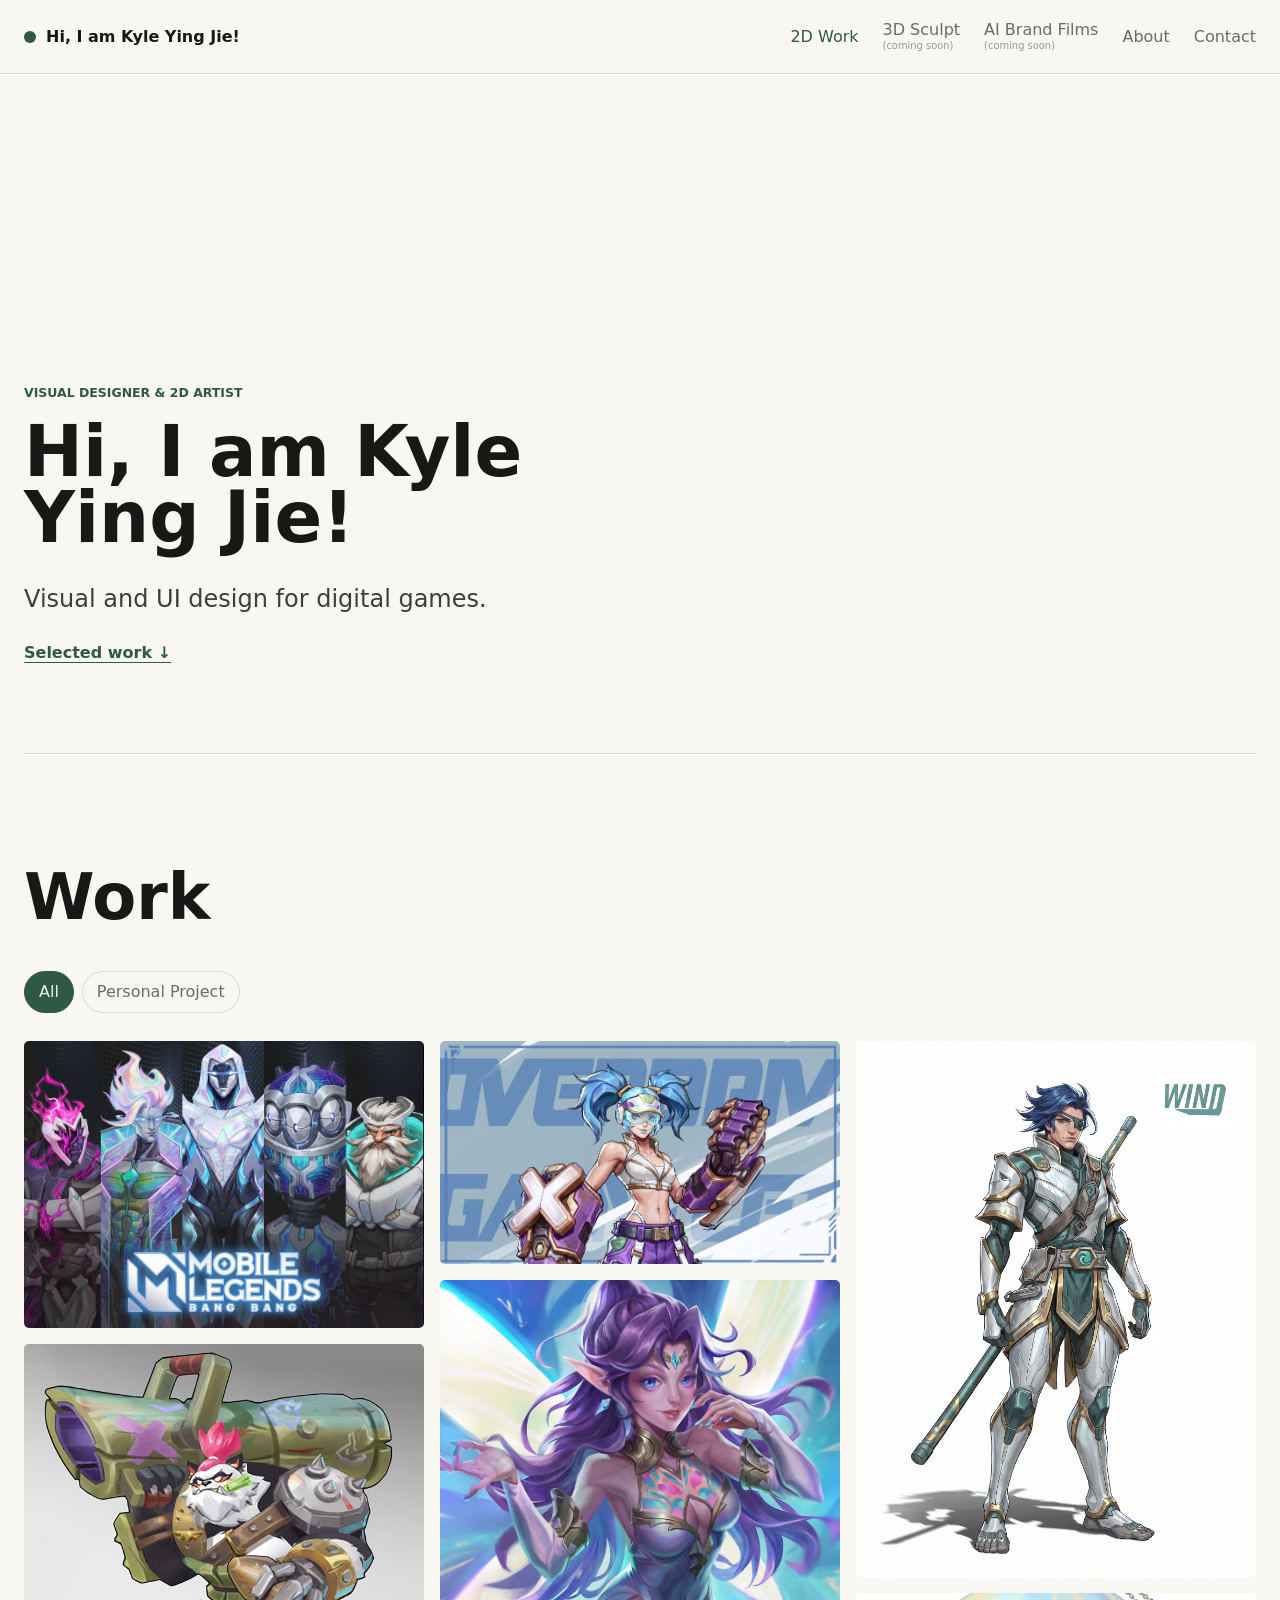
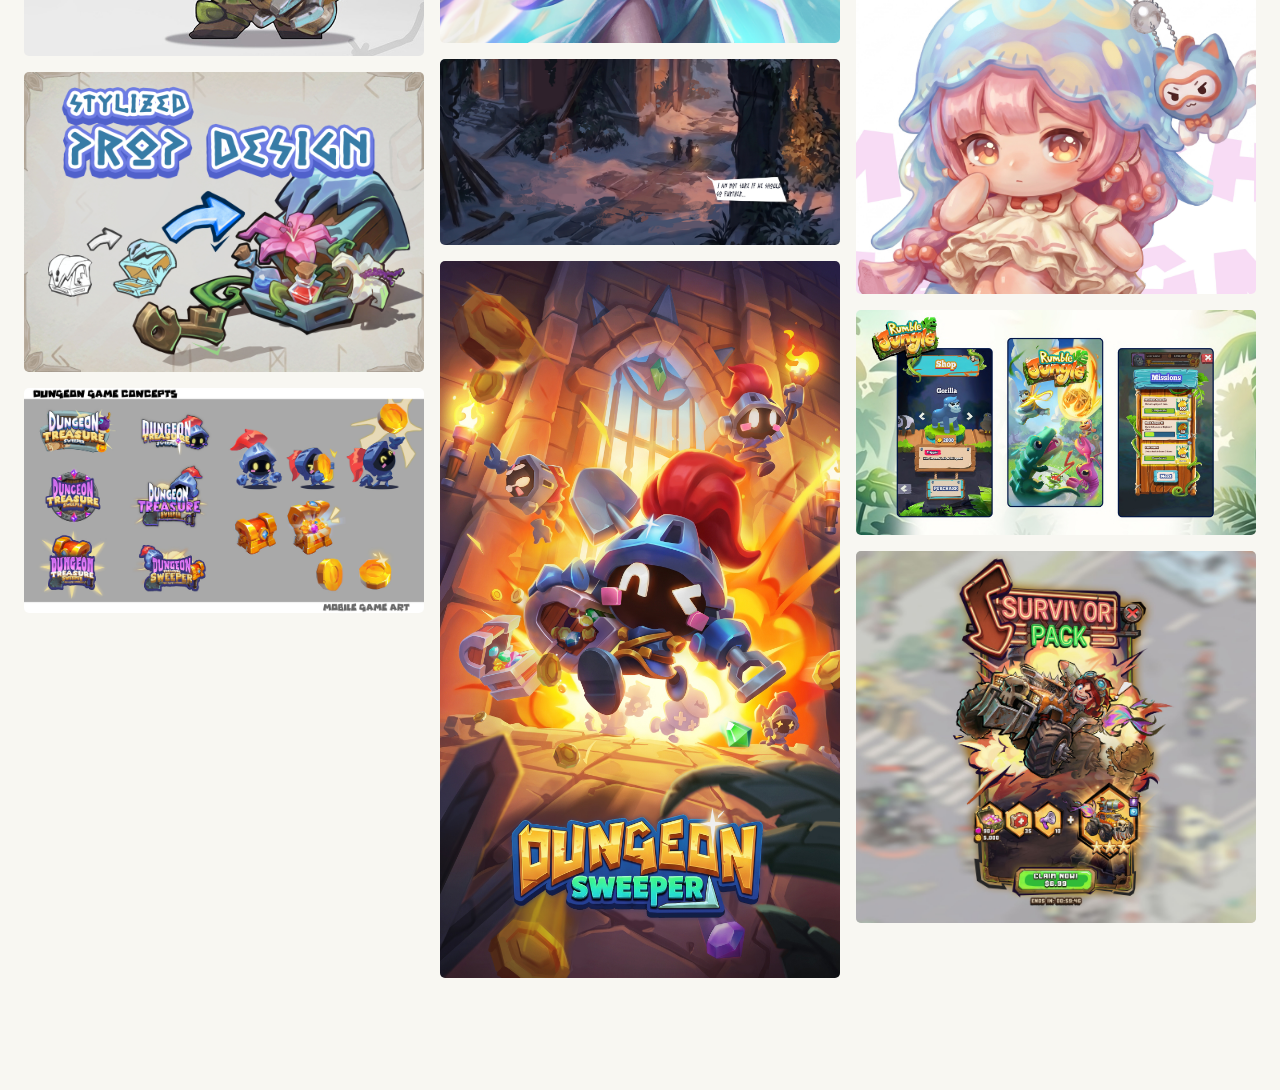
==== index.html @ 4725971c "Update portfolio project artwork and galleries" ====
<!DOCTYPE html>
<html lang="en">
<head>
  <meta charset="UTF-8">
  <meta name="viewport" content="width=device-width, initial-scale=1.0">
  <meta name="description" content="Concept design and 2D art portfolio.">
  <title>Portfolio</title>
  <link rel="stylesheet" href="style.css?v=nav-coming-soon-20260819">
</head>
<body>
  <header class="site-header">
    <a class="brand" href="#top" aria-label="Back to top">
      <span class="brand-mark" aria-hidden="true"></span>
      <span id="nav-name">Kyle Zhen Yingjie</span>
    </a>
    <nav aria-label="Primary navigation">
      <a class="is-current" href="index.html" aria-current="page">2D Work</a>
      <a href="sculpt.html"><span>3D Sculpt</span><small class="nav-coming-soon">(coming soon)</small></a>
      <a href="ai-brand-films.html"><span>AI Brand Films</span><small class="nav-coming-soon">(coming soon)</small></a>
      <a href="about.html">About</a>
      <a href="contact.html">Contact</a>
      <a class="editor-entry" href="index.html?edit=1">Edit portfolio</a>
    </nav>
  </header>

  <main id="top">
    <section class="intro section-shell" aria-labelledby="site-title">
      <p class="eyebrow" id="artist-role">2D Artist &amp; Illustrator</p>
      <h1 id="site-title">Kyle Zhen Yingjie</h1>
      <p class="intro-copy" id="artist-statement">Visual development for games and animation.</p>
      <a class="text-link" href="#work"><span id="work-link-label">Selected work</span> <span aria-hidden="true">&darr;</span></a>
    </section>

    <section class="work section-shell" id="work" aria-labelledby="work-title">
      <div class="section-heading">
        <h2 id="work-title">Work</h2>
      </div>
      <div class="filter-row" id="filters" aria-label="Filter work"></div>
      <div class="gallery" id="gallery" aria-live="polite"></div>
    </section>

  </main>

  <dialog class="lightbox" id="lightbox" aria-label="Artwork preview">
    <button class="icon-button close-lightbox" id="close-lightbox" type="button" aria-label="Close artwork preview">&times;</button>
    <div class="lightbox-project">
      <header class="lightbox-heading">
        <p class="eyebrow" id="lightbox-category"></p>
        <h2 id="lightbox-title"></h2>
      </header>
      <div class="lightbox-images" id="lightbox-images"></div>
    </div>
  </dialog>

  <aside class="editor-panel" id="editor-panel" aria-labelledby="editor-title" hidden>
    <div class="editor-bar">
      <div>
        <p class="eyebrow">Local workspace</p>
        <h2 id="editor-title">Edit portfolio</h2>
      </div>
      <a class="icon-button" href="index.html" aria-label="View published mode">&times;</a>
    </div>
    <form id="editor-form">
      <section class="editor-section">
        <h3>Profile</h3>
        <label>Name<input id="edit-name" name="name" required></label>
        <label>Role<input id="edit-role" name="role" required></label>
        <label>Introduction<textarea id="edit-statement" name="statement" rows="3"></textarea></label>
        <label>About<textarea id="edit-about" name="about" rows="5"></textarea></label>
        <label>Email<input id="edit-email" name="email" type="email"></label>
        <label>Mobile<input id="edit-phone" name="phone" type="tel"></label>
        <label>Instagram URL<input id="edit-instagram" name="instagram" type="url"></label>
        <label>LinkedIn URL<input id="edit-linkedin" name="linkedin" type="url"></label>
        <label>CV file or URL<input id="edit-cv-url" name="cvUrl" placeholder="assets/your-cv.pdf"></label>
        <label class="file-input-label">Upload CV for local preview<input id="edit-cv-upload" type="file" accept="application/pdf"></label>
        <label>CV button label<input id="edit-cv-label" name="cvLabel"></label>
      </section>
      <section class="editor-section">
        <h3>Work page</h3>
        <label>Small heading<input id="edit-work-eyebrow"></label>
        <label>Main title<input id="edit-work-title"></label>
        <label>Introduction<textarea id="edit-work-intro" rows="3"></textarea></label>
        <label>Work link label<input id="edit-work-link-label"></label>
        <label>Projects title<input id="edit-work-section-title"></label>
      </section>
      <section class="editor-section">
        <h3>About page</h3>
        <label>Small heading<input id="edit-about-eyebrow"></label>
        <label>Page title<input id="edit-about-title"></label>
        <label>Experience heading<input id="edit-experience-title"></label>
        <label>Education heading<input id="edit-education-title"></label>
        <label>Skills heading<input id="edit-skills-title"></label>
        <label>Recognition heading<input id="edit-recognition-title"></label>
      </section>
      <section class="editor-section">
        <h3>Contact page</h3>
        <label>Small heading<input id="edit-contact-eyebrow"></label>
        <label>Main heading<input id="edit-contact-title"></label>
        <label>Contact message<textarea id="edit-contact-copy" rows="3"></textarea></label>
        <label>Footer note<input id="edit-contact-footer"></label>
      </section>
      <section class="editor-section credentials-editor-section">
        <h3>About page content</h3>
        <div class="editor-subsection">
          <div class="editor-section-title">
            <h4>Experience</h4>
            <button class="small-button" id="add-experience" type="button">Add experience</button>
          </div>
          <div id="experience-editor-list"></div>
        </div>
        <div class="editor-subsection">
          <div class="editor-section-title">
            <h4>Education</h4>
            <button class="small-button" id="add-education" type="button">Add education</button>
          </div>
          <div id="education-editor-list"></div>
        </div>
        <div class="editor-subsection">
          <div class="editor-section-title">
            <h4>Skills</h4>
            <button class="small-button" id="add-skill" type="button">Add skill</button>
          </div>
          <div class="line-editor-list" id="skills-editor-list"></div>
        </div>
        <div class="editor-subsection">
          <div class="editor-section-title">
            <h4>Recognition</h4>
            <button class="small-button" id="add-recognition" type="button">Add recognition</button>
          </div>
          <div class="line-editor-list" id="recognition-editor-list"></div>
        </div>
      </section>
      <section class="editor-section appearance-section">
        <h3>Style</h3>
        <fieldset class="style-fieldset">
          <legend>Page tone</legend>
          <div class="style-options" id="tone-options">
            <button class="style-choice" type="button" data-style-group="tone" data-style-value="warm"><span class="style-swatch tone-warm"></span>Warm white</button>
            <button class="style-choice" type="button" data-style-group="tone" data-style-value="cool"><span class="style-swatch tone-cool"></span>Clean white</button>
            <button class="style-choice" type="button" data-style-group="tone" data-style-value="soft"><span class="style-swatch tone-soft"></span>Soft gray</button>
          </div>
        </fieldset>
        <fieldset class="style-fieldset">
          <legend>Accent color</legend>
          <div class="style-options" id="accent-options">
            <button class="style-choice" type="button" data-style-group="accent" data-style-value="forest"><span class="style-swatch accent-forest"></span>Forest</button>
            <button class="style-choice" type="button" data-style-group="accent" data-style-value="cobalt"><span class="style-swatch accent-cobalt"></span>Cobalt</button>
            <button class="style-choice" type="button" data-style-group="accent" data-style-value="charcoal"><span class="style-swatch accent-charcoal"></span>Charcoal</button>
          </div>
        </fieldset>
        <fieldset class="style-fieldset">
          <legend>Layout spacing</legend>
          <div class="style-options" id="density-options">
            <button class="style-choice" type="button" data-style-group="density" data-style-value="spacious">Spacious</button>
            <button class="style-choice" type="button" data-style-group="density" data-style-value="compact">Compact</button>
          </div>
        </fieldset>
        <fieldset class="style-fieldset">
          <legend>Font family</legend>
          <div class="style-options" id="font-options">
            <button class="style-choice font-modern" type="button" data-style-group="font" data-style-value="modern">Modern sans</button>
            <button class="style-choice font-clean" type="button" data-style-group="font" data-style-value="clean">Clean sans</button>
            <button class="style-choice font-editorial" type="button" data-style-group="font" data-style-value="editorial">Editorial serif</button>
          </div>
        </fieldset>
        <fieldset class="style-fieldset">
          <legend>Text size</legend>
          <div class="style-options" id="text-size-options">
            <button class="style-choice" type="button" data-style-group="textSize" data-style-value="small">Small</button>
            <button class="style-choice" type="button" data-style-group="textSize" data-style-value="medium">Medium</button>
            <button class="style-choice" type="button" data-style-group="textSize" data-style-value="large">Large</button>
          </div>
        </fieldset>
        <fieldset class="style-fieldset">
          <legend>Heading size</legend>
          <div class="style-options" id="heading-size-options">
            <button class="style-choice" type="button" data-style-group="headingSize" data-style-value="compact">Compact</button>
            <button class="style-choice" type="button" data-style-group="headingSize" data-style-value="standard">Standard</button>
            <button class="style-choice" type="button" data-style-group="headingSize" data-style-value="display">Display</button>
          </div>
        </fieldset>
      </section>
      <section class="editor-section">
        <div class="editor-section-title">
          <h3>Gallery categories</h3>
        </div>
        <div class="category-editor-list" id="category-editor-list"></div>
        <div class="add-category-row">
          <label class="visually-hidden" for="new-category">New category name</label>
          <input id="new-category" type="text" placeholder="New category name">
          <button class="small-button" id="add-category" type="button">Add category</button>
        </div>
      </section>
      <section class="editor-section">
        <div class="editor-section-title">
          <h3>Artwork</h3>
          <button class="small-button" id="add-artwork" type="button">Add artwork</button>
        </div>
        <div id="editor-artwork-list"></div>
      </section>
      <section class="editor-section">
        <div class="editor-section-title">
          <h3>AI Brand Films</h3>
          <button class="small-button" id="add-ai-film" type="button">Add campaign</button>
        </div>
        <p class="editor-help">Use local file pickers for preview only. Upload final MP4 and poster files to GitHub, then enter their paths here.</p>
        <div id="editor-ai-film-list"></div>
      </section>
      <section class="editor-section editor-actions">
        <button class="primary-button" type="submit">Save preview only</button>
        <div class="github-publish-fields">
          <label>GitHub account<input id="github-owner" value="kyleyingjie" autocapitalize="none" autocomplete="username" spellcheck="false"></label>
          <label>Repository<input id="github-repo" value="kyleyingjie.github.io" autocapitalize="none" spellcheck="false"></label>
          <label>Branch<input id="github-branch" value="main" autocapitalize="none" spellcheck="false"></label>
          <label>GitHub publishing token<input id="github-token" type="password" autocomplete="off" autocapitalize="none" spellcheck="false"></label>
          <label class="remember-publish-label"><input id="remember-github-token" type="checkbox"> Remember access on this device</label>
          <a class="publish-token-link" href="https://github.com/settings/personal-access-tokens/new?name=Kyle%20Portfolio%20Publisher&amp;description=Publish%20Kyle%20Yingjie%20portfolio&amp;target_name=kyleyingjie&amp;expires_in=365&amp;contents=write" target="_blank" rel="noreferrer">Create publishing token</a>
          <button class="quiet-button forget-publish-access" id="forget-github-token" type="button">Forget saved access</button>
        </div>
        <button class="primary-button publish-button" id="publish-github" type="button">Publish live website</button>
        <p class="publish-status" id="publish-status" role="status" aria-live="polite" hidden></p>
        <button class="secondary-button" id="export-data" type="button">Export site data</button>
        <button class="secondary-button" id="export-publish-file" type="button">Export publish file</button>
        <label class="secondary-button import-label">Import site data<input id="import-data" type="file" accept="application/json"></label>
        <button class="quiet-button" id="reset-data" type="button">Reset sample data</button>
      </section>
    </form>
  </aside>

  <template id="artwork-editor-template">
    <article class="artwork-editor-card">
      <div class="artwork-editor-card-heading">
        <span class="artwork-index"></span>
        <button class="quiet-button delete-artwork" type="button">Remove</button>
      </div>
      <label>Title<input class="artwork-title-input" required></label>
      <label>Category<select class="artwork-category-input"></select></label>
      <label>Image path or URL<input class="artwork-image-input" placeholder="assets/project-name.jpg"></label>
      <label class="file-input-label">Upload image for local preview<input class="artwork-upload-input" type="file" accept="image/*"></label>
    </article>
  </template>

  <template id="timeline-editor-template">
    <article class="timeline-editor-card">
      <div class="artwork-editor-card-heading">
        <span class="timeline-editor-index"></span>
        <button class="quiet-button remove-timeline-item" type="button">Remove</button>
      </div>
      <label>Dates<input class="timeline-years-input"></label>
      <label>Role or qualification<input class="timeline-role-input"></label>
      <label>Company or school<input class="timeline-place-input"></label>
      <label class="timeline-summary-field">Description<textarea class="timeline-summary-input" rows="3"></textarea></label>
    </article>
  </template>

  <template id="ai-film-editor-template">
    <article class="ai-film-editor-card">
      <div class="artwork-editor-card-heading">
        <span class="ai-film-index"></span>
        <div class="editor-card-actions">
          <button class="quiet-button move-ai-film-up" type="button" aria-label="Move campaign up">Up</button>
          <button class="quiet-button move-ai-film-down" type="button" aria-label="Move campaign down">Down</button>
          <button class="quiet-button delete-ai-film" type="button">Remove</button>
        </div>
      </div>
      <label>Campaign title<input class="ai-film-title-input" required></label>
      <label>Brand or concept<input class="ai-film-brand-input" placeholder="Fashion editorial concept"></label>
      <label>Description<textarea class="ai-film-description-input" rows="3"></textarea></label>
      <label>Video path<input class="ai-film-video-input" placeholder="assets/videos/ai-brand-films/campaign.mp4"></label>
      <label>Poster path<input class="ai-film-poster-input" placeholder="assets/videos/ai-brand-films/campaign-poster.jpg"></label>
      <label>Format
        <select class="ai-film-aspect-input">
          <option value="portrait">Portrait (9:16)</option>
          <option value="landscape">Landscape (16:9)</option>
          <option value="square">Square (1:1)</option>
        </select>
      </label>
      <label class="film-featured-label"><input class="ai-film-featured-input" type="checkbox"> Feature as the lead campaign</label>
      <label class="file-input-label">Preview local video<input class="ai-film-video-preview-input" type="file" accept="video/mp4,video/webm"></label>
      <label class="file-input-label">Preview local poster<input class="ai-film-poster-preview-input" type="file" accept="image/*"></label>
      <div class="ai-film-editor-preview" hidden></div>
    </article>
  </template>

  <script src="site-data.js?v=gauntlet-title-20260828"></script>
  <script src="script.js?v=masonry-portfolio-order-20260828e"></script>
</body>
</html>
---- style.css ----
:root {
  --paper: #f8f7f2;
  --ink: #171916;
  --muted: #696c67;
  --line: #d9dad3;
  --surface: #efeee8;
  --accent: #2f5946;
  --accent-ink: #eaf0e9;
  --shadow: 0 24px 64px rgba(23, 25, 22, 0.13);
  --work-title-size: clamp(2.1rem, 5.5vw, 5.25rem);
  --page-title-size: clamp(3.2rem, 7vw, 6.8rem);
  --contact-title-size: clamp(3.7rem, 9vw, 8.5rem);
}
body[data-tone="cool"] { --paper: #ffffff; --surface: #f3f5f5; --line: #d9dddc; }
body[data-tone="soft"] { --paper: #f1f2ee; --surface: #e7e9e5; --line: #d3d6d1; }
body[data-accent="cobalt"] { --accent: #1f4f7a; --accent-ink: #edf4fa; }
body[data-accent="charcoal"] { --accent: #343936; --accent-ink: #f5f6f2; }
body[data-font="clean"] { font-family: Arial, Helvetica, sans-serif; }
body[data-font="editorial"] { font-family: Georgia, "Times New Roman", serif; }
body[data-text-size="small"] { font-size: 15px; }
body[data-text-size="large"] { font-size: 18px; }
body[data-heading-size="compact"] { --work-title-size: clamp(1.8rem, 4.6vw, 4.5rem); --page-title-size: clamp(2.8rem, 6vw, 5.8rem); --contact-title-size: clamp(3rem, 7.4vw, 7rem); }
body[data-heading-size="display"] { --work-title-size: clamp(2.4rem, 6.4vw, 6rem); --page-title-size: clamp(3.8rem, 8vw, 7.5rem); --contact-title-size: clamp(4.1rem, 10vw, 9.5rem); }
body[data-density="compact"] .work, body[data-density="compact"] .about { padding-top: 78px; padding-bottom: 78px; }
body[data-density="compact"] .intro { min-height: min(570px, calc(100vh - 74px)); padding-bottom: 64px; }

* { box-sizing: border-box; }
html { scroll-behavior: smooth; }
body {
  margin: 0;
  color: var(--ink);
  background: var(--paper);
  font-family: Inter, ui-sans-serif, system-ui, -apple-system, BlinkMacSystemFont, "Segoe UI", sans-serif;
  font-size: 16px;
  line-height: 1.5;
}
button, input, textarea, select { font: inherit; }
button, a { -webkit-tap-highlight-color: transparent; }
a { color: inherit; }

.section-shell { width: min(100% - 48px, 1320px); margin-inline: auto; }
.site-header {
  position: sticky;
  top: 0;
  z-index: 10;
  display: flex;
  justify-content: space-between;
  align-items: center;
  min-height: 74px;
  padding: 14px max(24px, calc((100vw - 1320px) / 2));
  border-bottom: 1px solid var(--line);
  background: rgba(248, 247, 242, 0.93);
  backdrop-filter: blur(15px);
}
.brand, nav, .social-links, .filter-row { display: flex; align-items: center; }
.brand { gap: 10px; text-decoration: none; font-weight: 650; }
.brand-mark { display: block; width: 12px; height: 12px; border-radius: 50%; background: var(--accent); }
nav { gap: 24px; }
nav a, .social-links a { color: var(--muted); text-decoration: none; }
nav a:has(.nav-coming-soon) { display: inline-flex; flex-direction: column; align-items: flex-start; line-height: 1.05; }
.nav-coming-soon { margin-top: 3px; color: color-mix(in srgb, currentColor 68%, transparent); font-size: 0.62rem; font-weight: 500; line-height: 1; }
nav a:hover, nav a:focus-visible, nav a.is-current, .social-links a:hover, .social-links a:focus-visible { color: var(--accent); }
.nav-button { padding: 0; border: 0; background: transparent; color: var(--muted); cursor: pointer; }
.nav-button:hover, .nav-button:focus-visible { color: var(--accent); }
.editor-entry { padding: 7px 11px; border: 1px solid var(--accent); border-radius: 3px; color: var(--accent) !important; font-weight: 650; }
.editor-entry:hover, .editor-entry:focus-visible { background: var(--accent); color: var(--accent-ink) !important; }

.intro { min-height: min(680px, calc(100vh - 74px)); display: flex; flex-direction: column; justify-content: end; padding-top: 90px; padding-bottom: 88px; border-bottom: 1px solid var(--line); }
.eyebrow { margin: 0 0 16px; color: var(--accent); font-size: 0.78rem; font-weight: 750; text-transform: uppercase; }
h1, h2, h3, p { overflow-wrap: anywhere; }
h1 { max-width: 900px; margin: 0; font-size: clamp(4.2rem, 11vw, 10.5rem); font-weight: 650; line-height: 0.88; }
.intro h1 { max-width: 620px; font-size: var(--work-title-size); line-height: 0.94; }
h2 { margin: 0; font-size: clamp(2.25rem, 5vw, 4.4rem); line-height: 0.98; }
h3 { margin: 0; font-size: 1rem; }
.intro-copy { max-width: 570px; margin: 30px 0 24px; color: #3c403b; font-size: clamp(1.1rem, 2vw, 1.5rem); }
.text-link, .resume-link { color: var(--accent); text-decoration-thickness: 1px; text-underline-offset: 4px; font-weight: 650; }

.work, .about { padding-top: 112px; padding-bottom: 112px; }
.section-heading { display: grid; grid-template-columns: 1fr 2fr; align-items: baseline; margin-bottom: 42px; }
.filter-row { gap: 8px; flex-wrap: wrap; margin-bottom: 28px; }
.filter-button, .small-button, .primary-button, .secondary-button, .quiet-button {
  border: 0;
  cursor: pointer;
  min-height: 38px;
  transition: background-color 150ms ease, color 150ms ease, border-color 150ms ease, transform 150ms ease;
}
.filter-button { padding: 8px 14px; border: 1px solid var(--line); border-radius: 999px; background: transparent; color: var(--muted); }
.filter-button:hover, .filter-button:focus-visible, .filter-button.is-active { border-color: var(--accent); color: var(--accent-ink); background: var(--accent); }
.gallery { display: grid; grid-template-columns: repeat(3, minmax(0, 1fr)); gap: 16px; align-items: start; }
.gallery-column { display: grid; gap: 16px; align-content: start; min-width: 0; }
.artwork-card { position: relative; display: block; width: 100%; margin: 0; padding: 0; overflow: hidden; border: 0; border-radius: 5px; background: #dcded7; cursor: zoom-in; }
.artwork-card img { display: block; width: 100%; height: auto; transition: transform 350ms ease; }
.artwork-card:hover img, .artwork-card:focus-visible img { transform: scale(1.025); }
.artwork-meta { position: absolute; inset: auto 0 0; display: flex; justify-content: space-between; gap: 12px; padding: 16px; color: #fff; background: linear-gradient(transparent, rgba(10, 12, 10, 0.76)); text-align: left; opacity: 0; transition: opacity 180ms ease; }
.artwork-card:hover .artwork-meta, .artwork-card:focus-visible .artwork-meta { opacity: 1; }
.artwork-meta span:last-child { color: #d7e7d9; font-size: 0.83rem; }
.empty-gallery { grid-column: 1 / -1; padding: 60px 0; border-top: 1px solid var(--line); color: var(--muted); }

.about { border-top: 1px solid var(--line); }
.page-main .about { min-height: calc(100vh - 74px); border-top: 0; }
.page-main .section-heading h1 { font-size: var(--page-title-size); }
.about-grid { display: grid; grid-template-columns: 1.1fr 1fr; gap: clamp(48px, 12vw, 190px); }
.detail-panel h3 { margin: 0 0 18px; }
.credentials-grid { display: grid; grid-template-columns: 1.1fr 1fr; gap: clamp(48px, 12vw, 190px); padding-top: 72px; }
.about-copy { max-width: 630px; margin-top: 0; margin-bottom: 32px; font-size: clamp(1.25rem, 2.4vw, 2rem); line-height: 1.25; }
.experience-list { display: grid; gap: 0; margin: 0; padding: 0; list-style: none; border-top: 1px solid var(--line); }
.experience-list li { display: grid; grid-template-columns: 90px 1fr; gap: 20px; padding: 16px 0; border-bottom: 1px solid var(--line); }
.experience-list time { color: var(--muted); }
.experience-list strong, .experience-list span { display: block; }
.experience-list span { color: var(--muted); }
.timeline-summary { margin: 8px 0 0; color: #3c403b; font-size: 0.92rem; }
.recognition-list { display: grid; gap: 0; margin: 0; padding: 0; list-style: none; border-top: 1px solid var(--line); }
.recognition-list li { padding: 12px 0; border-bottom: 1px solid var(--line); color: #3c403b; }
.skills-list { display: flex; flex-wrap: wrap; gap: 8px; margin: 0; padding: 0; list-style: none; }
.skills-list li { padding: 8px 10px; border: 1px solid var(--line); border-radius: 3px; background: #fbfaf7; color: #3c403b; }
.recognition-panel { padding-top: 72px; }

.site-footer { padding-top: 72px; padding-bottom: 54px; border-top: 1px solid var(--line); }
.contact-details { display: grid; gap: 14px; margin-bottom: 38px; }
.contact-email { display: inline-block; max-width: 100%; color: var(--accent); font-size: clamp(1.35rem, 3.6vw, 3.1rem); font-weight: 650; line-height: 1.08; text-decoration-color: var(--accent); text-underline-offset: 6px; }
.social-links { gap: 20px; margin-bottom: 58px; }
.footer-note { margin: 0; color: var(--muted); font-size: 0.9rem; }
.contact-page { display: flex; min-height: calc(100vh - 198px); flex-direction: column; justify-content: center; padding-top: 96px; padding-bottom: 96px; }
.contact-page h1 { max-width: 980px; font-size: var(--contact-title-size); }
.contact-page-copy { max-width: 570px; margin: 30px 0 42px; color: #3c403b; font-size: clamp(1.1rem, 2vw, 1.4rem); }

.sculpt-main { min-height: calc(100vh - 74px); }
.sculpt-page { padding-top: clamp(72px, 10vw, 132px); padding-bottom: clamp(72px, 10vw, 132px); }
.sculpt-heading { display: grid; grid-template-columns: minmax(0, 1.2fr) minmax(240px, 0.8fr); gap: 48px; align-items: end; margin-bottom: 42px; }
.sculpt-heading h1 { max-width: 700px; font-size: var(--page-title-size); }
.sculpt-intro { max-width: 390px; margin: 0 0 8px auto; color: #3c403b; font-size: clamp(1.05rem, 1.8vw, 1.35rem); line-height: 1.35; }
.sculpt-viewer-shell { position: relative; min-height: min(680px, 70vh); overflow: hidden; border: 1px solid var(--line); border-radius: 6px; background: #e8ebe7; box-shadow: 0 16px 42px rgba(23, 25, 22, 0.08); }
.sculpt-canvas-wrap { position: absolute; inset: 0; min-height: inherit; }
.sculpt-canvas-wrap canvas { display: block; width: 100%; height: 100%; touch-action: none; }
.sculpt-viewer-toolbar { position: absolute; z-index: 2; inset: 20px 20px auto; display: flex; justify-content: space-between; align-items: center; pointer-events: none; }
.sculpt-viewer-label { padding: 7px 11px; border: 1px solid rgba(23, 25, 22, 0.12); border-radius: 999px; background: rgba(255, 255, 255, 0.72); color: var(--muted); font-size: 0.78rem; font-weight: 700; letter-spacing: 0.04em; text-transform: uppercase; }
.sculpt-viewer-toolbar .icon-button { position: static; width: 38px; height: 38px; border-color: rgba(23, 25, 22, 0.16); background: rgba(255, 255, 255, 0.72); color: var(--ink); font-size: 1.3rem; pointer-events: auto; }
.sculpt-status { position: absolute; z-index: 2; top: 50%; left: 50%; width: min(90% - 32px, 390px); transform: translate(-50%, -50%); padding: 26px 28px; border: 1px solid rgba(23, 25, 22, 0.1); border-radius: 5px; background: rgba(255, 255, 255, 0.82); box-shadow: 0 14px 35px rgba(23, 25, 22, 0.08); text-align: center; }
.sculpt-status[hidden], .sculpt-viewer-hint[hidden] { display: none; }
.sculpt-status-mark { display: block; width: 12px; height: 12px; margin: 0 auto 14px; border-radius: 50%; background: var(--accent); }
.sculpt-status[data-state="loading"] .sculpt-status-mark { animation: sculpt-pulse 1.4s ease-in-out infinite; }
.sculpt-status[data-state="missing"] .sculpt-status-mark { background: #a68b4d; }
.sculpt-status[data-state="error"] .sculpt-status-mark { background: #a85252; }
.sculpt-status strong { display: block; font-size: 1.08rem; }
.sculpt-status p { margin: 8px 0 0; color: var(--muted); font-size: 0.94rem; }
.sculpt-viewer-hint { position: absolute; z-index: 2; right: 20px; bottom: 18px; margin: 0; padding: 7px 10px; border-radius: 999px; background: rgba(255, 255, 255, 0.72); color: var(--muted); font-size: 0.78rem; }
.sculpt-meta { display: grid; grid-template-columns: 1fr 1fr; gap: 28px; margin-top: 26px; padding-top: 20px; border-top: 1px solid var(--line); color: var(--muted); font-size: 0.9rem; }
.sculpt-meta p { margin: 0; }
.sculpt-meta .eyebrow { margin-bottom: 6px; font-size: 0.7rem; }
.sculpt-meta code { color: var(--ink); font-family: ui-monospace, SFMono-Regular, Menlo, Consolas, monospace; font-size: 0.85rem; }
@keyframes sculpt-pulse { 0%, 100% { opacity: 0.35; transform: scale(0.85); } 50% { opacity: 1; transform: scale(1); } }

.ai-films-main { min-height: calc(100vh - 74px); }
.ai-films-page { padding-top: clamp(72px, 10vw, 132px); padding-bottom: clamp(72px, 10vw, 132px); }
.ai-films-heading { display: grid; grid-template-columns: minmax(0, 1.2fr) minmax(250px, 0.8fr); gap: 48px; align-items: end; margin-bottom: 42px; }
.ai-films-heading h1 { max-width: 760px; font-size: var(--page-title-size); }
.ai-films-heading > p { max-width: 390px; margin: 0 0 8px auto; color: #3c403b; font-size: clamp(1.05rem, 1.8vw, 1.35rem); line-height: 1.35; }
.ai-film-card { display: grid; gap: 16px; min-width: 0; }
.ai-film-card-featured { grid-template-columns: minmax(0, 1.55fr) minmax(250px, 0.45fr); align-items: end; padding-bottom: 58px; border-bottom: 1px solid var(--line); }
.ai-film-media { position: relative; overflow: hidden; border-radius: 6px; background: #dce1db; }
.ai-film-media::after { position: absolute; inset: 0; pointer-events: none; background: linear-gradient(180deg, transparent 55%, rgba(11, 15, 12, 0.3)); content: ""; }
.ai-film-media video { display: block; width: 100%; height: 100%; background: #dce1db; object-fit: cover; }
.ai-film-landscape { aspect-ratio: 16 / 9; }
.ai-film-portrait { aspect-ratio: 9 / 16; }
.ai-film-square { aspect-ratio: 1; }
.ai-film-card-featured .ai-film-media { aspect-ratio: 16 / 9; }
.ai-film-media.is-empty::before { position: absolute; z-index: 1; inset: 50% auto auto 50%; width: 18px; height: 18px; border: 1px solid rgba(23, 25, 22, 0.25); border-radius: 50%; transform: translate(-50%, -50%); background: var(--accent); content: ""; }
.ai-film-media.is-empty::after { background: linear-gradient(135deg, #dce1db, #eef0eb); }
.ai-film-media.is-error::before { position: absolute; z-index: 2; inset: 50% auto auto 50%; width: min(80%, 260px); transform: translate(-50%, -50%); color: #604343; content: "Video unavailable"; font-size: 0.9rem; font-weight: 650; text-align: center; }
.ai-film-controls { position: absolute; z-index: 3; right: 12px; bottom: 12px; display: flex; gap: 6px; opacity: 0; transition: opacity 160ms ease; }
.ai-film-media:hover .ai-film-controls, .ai-film-media:focus-within .ai-film-controls { opacity: 1; }
.ai-film-control { min-height: 32px; padding: 6px 9px; border: 1px solid rgba(255, 255, 255, 0.45); border-radius: 3px; background: rgba(23, 25, 22, 0.7); color: #fff; cursor: pointer; font-size: 0.72rem; font-weight: 650; }
.ai-film-control:hover, .ai-film-control:focus-visible { background: var(--accent); }
.ai-film-copy { max-width: 520px; }
.ai-film-copy .eyebrow { margin-bottom: 8px; }
.ai-film-copy h3 { font-size: clamp(1.25rem, 2vw, 1.65rem); }
.ai-film-copy p:last-child { margin: 8px 0 0; color: var(--muted); }
.ai-films-grid-section { padding-top: 58px; }
.ai-films-section-heading { display: grid; grid-template-columns: 1fr 2fr; align-items: baseline; gap: 20px; margin-bottom: 30px; }
.ai-films-section-heading .eyebrow { margin: 0; }
.ai-films-section-heading h2 { font-size: clamp(2rem, 4vw, 3.6rem); }
.ai-films-grid { display: grid; grid-template-columns: repeat(3, minmax(0, 1fr)); gap: 28px 16px; align-items: start; }
.ai-films-empty { display: grid; grid-template-columns: minmax(0, 1.2fr) minmax(230px, 0.8fr); gap: 32px 48px; padding: clamp(32px, 5vw, 68px); border: 1px solid var(--line); border-radius: 6px; background: #edf0eb; }
.ai-films-empty .eyebrow { grid-column: 1 / -1; margin: 0; }
.ai-films-empty h2 { font-size: clamp(2rem, 4vw, 3.8rem); }
.ai-films-empty p:last-child { max-width: 440px; margin: 0; color: #3c403b; }
.ai-films-empty code { padding: 2px 4px; border-radius: 2px; background: rgba(255, 255, 255, 0.68); font-family: ui-monospace, SFMono-Regular, Menlo, Consolas, monospace; font-size: 0.85em; }

.lightbox { position: fixed; inset: 0; width: 100vw; max-width: none; height: 100dvh; max-height: none; margin: 0; padding: clamp(104px, 10vw, 136px) clamp(24px, 5vw, 72px) clamp(48px, 7vw, 96px); overflow-x: hidden; overflow-y: auto; border: 0; background: #fcfbf8; color: var(--ink); scrollbar-gutter: stable; }
.lightbox::backdrop { background: rgba(248, 247, 242, 0.9); }
.lightbox-project { width: min(100%, 1200px); margin: 0 auto; }
.lightbox-heading { padding-bottom: 30px; border-bottom: 1px solid var(--line); }
.lightbox-heading .eyebrow { margin-bottom: 10px; }
.lightbox-heading h2 { font-size: clamp(2.2rem, 5vw, 4.4rem); }
.lightbox-images { display: grid; gap: 18px; padding-top: 24px; }
.lightbox-images img { display: block; width: 100%; height: auto; background: var(--surface); }
.icon-button { display: grid; place-items: center; width: 42px; height: 42px; border: 1px solid currentColor; border-radius: 50%; background: transparent; color: inherit; cursor: pointer; text-decoration: none; font-size: 1.45rem; }
.lightbox .icon-button { position: fixed; z-index: 2; background: #fffefa; color: var(--ink); }
html.lightbox-open, body.lightbox-open { overflow: hidden; }
.close-lightbox { top: 42px; right: 48px; }

.editor-panel { position: fixed; z-index: 20; inset: 0 0 0 auto; width: min(100%, 500px); overflow-y: auto; border-left: 1px solid var(--line); background: var(--paper); box-shadow: var(--shadow); }
.editor-bar { position: sticky; top: 0; z-index: 1; display: flex; justify-content: space-between; align-items: start; padding: 22px 24px 18px; border-bottom: 1px solid var(--line); background: var(--paper); }
.editor-bar .eyebrow { margin-bottom: 5px; }
.editor-bar h2 { font-size: 1.8rem; }
#editor-form { padding: 24px; }
.editor-section { padding: 0 0 28px; margin-bottom: 28px; border-bottom: 1px solid var(--line); }
.editor-section h3 { margin-bottom: 18px; }
.editor-section h4 { margin: 0; font-size: 0.95rem; }
.editor-subsection { padding-top: 20px; margin-top: 20px; border-top: 1px solid var(--line); }
.editor-subsection:first-of-type { padding-top: 0; margin-top: 0; border-top: 0; }
.editor-subsection > .editor-section-title { margin-bottom: 12px; }
.editor-section label { display: grid; gap: 7px; margin: 0 0 14px; color: #373a36; font-size: 0.9rem; font-weight: 650; }
.editor-section input, .editor-section textarea, .editor-section select { width: 100%; padding: 10px 11px; border: 1px solid #bdbfb8; border-radius: 3px; background: white; color: var(--ink); font-weight: 400; }
.editor-section textarea { resize: vertical; }
.editor-section-title, .artwork-editor-card-heading { display: flex; justify-content: space-between; align-items: center; gap: 12px; }
.artwork-editor-card { padding: 16px; margin-bottom: 14px; border: 1px solid var(--line); border-radius: 4px; background: #fbfaf7; }
.ai-film-editor-card { padding: 16px; margin-bottom: 14px; border: 1px solid var(--line); border-radius: 4px; background: #fbfaf7; }
.editor-card-actions { display: flex; align-items: center; gap: 10px; }
.film-featured-label { display: flex !important; grid-template-columns: auto 1fr; align-items: center; gap: 8px !important; }
.film-featured-label input { width: auto !important; margin: 0; accent-color: var(--accent); }
.ai-film-editor-preview { display: grid; gap: 8px; margin-top: 12px; }
.ai-film-editor-preview video, .ai-film-editor-preview img { display: block; width: min(100%, 220px); max-height: 280px; border-radius: 3px; background: var(--surface); object-fit: contain; }
.editor-help { margin: -5px 0 18px; color: var(--muted); font-size: 0.85rem; }
.artwork-editor-card-heading { margin-bottom: 13px; color: var(--muted); font-size: 0.85rem; }
.timeline-editor-card { padding: 16px; margin-bottom: 14px; border: 1px solid var(--line); border-radius: 4px; background: #fbfaf7; }
.timeline-editor-card .artwork-editor-card-heading { margin-bottom: 13px; }
.line-editor-list { display: grid; gap: 8px; }
.line-editor-row { display: grid; grid-template-columns: 1fr auto; gap: 8px; align-items: center; }
.line-editor-row input { min-width: 0; }
.line-editor-row .quiet-button { min-height: 34px; }
.small-button, .secondary-button, .quiet-button { padding: 8px 11px; border-radius: 3px; background: var(--surface); color: var(--ink); }
.small-button:hover, .secondary-button:hover { background: #dfe2d9; }
.primary-button { width: 100%; padding: 11px 14px; border-radius: 3px; background: var(--accent); color: var(--accent-ink); font-weight: 700; }
.primary-button:hover { background: #244a39; }
.editor-actions { display: grid; gap: 10px; border: 0; }
.editor-actions .secondary-button { display: block; width: 100%; text-align: center; }
.publish-button { background: #171916; color: #ffffff; }
.publish-button:hover, .publish-button:focus-visible { background: #2f5946; }
.publish-button:disabled { cursor: progress; opacity: 0.65; }
.github-publish-fields { display: grid; gap: 2px; padding: 14px; border: 1px solid var(--line); border-radius: 4px; background: #fbfaf7; }
.github-publish-fields label { margin-bottom: 10px !important; }
.github-publish-fields label:last-of-type { margin-bottom: 8px !important; }
.github-publish-fields .remember-publish-label { display: flex; grid-template-columns: auto 1fr; align-items: center; gap: 8px; margin: 3px 0 8px !important; cursor: pointer; }
.remember-publish-label input { width: auto; margin: 0; accent-color: var(--accent); }
.publish-token-link { color: var(--accent); font-size: 0.88rem; font-weight: 650; text-decoration-thickness: 1px; text-underline-offset: 3px; }
.forget-publish-access { justify-self: start; min-height: 30px; padding: 3px 0; font-size: 0.82rem; }
.publish-status { margin: 0; padding: 10px 12px; border: 1px solid var(--line); border-radius: 3px; background: var(--surface); color: var(--ink); font-size: 0.9rem; }
.publish-status.is-error { border-color: #b55d5d; color: #8e2525; }
.publish-status.is-success { border-color: var(--accent); color: var(--accent); }
.import-label { margin: 0 !important; cursor: pointer; font-weight: 400 !important; }
.import-label input, .file-input-label input { display: none; }
.quiet-button { color: var(--muted); background: transparent; text-decoration: underline; text-underline-offset: 3px; }
.quiet-button:hover { color: #a82f2f; }
.quiet-button:disabled { cursor: not-allowed; color: #a4a7a1; text-decoration: none; }
.file-input-label { cursor: pointer; color: var(--accent) !important; text-decoration: underline; text-underline-offset: 3px; }
.visually-hidden { position: absolute; width: 1px; height: 1px; overflow: hidden; clip: rect(0 0 0 0); white-space: nowrap; }
.category-editor-list { display: flex; flex-wrap: wrap; gap: 8px; margin-bottom: 14px; }
.category-editor-chip { display: inline-flex; align-items: center; gap: 8px; padding: 6px 7px 6px 10px; border: 1px solid var(--line); border-radius: 3px; background: #fbfaf7; color: var(--ink); font-size: 0.88rem; }
.category-editor-chip .quiet-button { min-height: 24px; padding: 0 3px; font-size: 0.78rem; }
.add-category-row { display: grid; grid-template-columns: 1fr auto; gap: 8px; }
.add-category-row input { width: 100%; min-height: 38px; padding: 9px 10px; border: 1px solid #bdbfb8; border-radius: 3px; background: white; }
.style-fieldset { margin: 0 0 20px; padding: 0; border: 0; }
.style-fieldset:last-child { margin-bottom: 0; }
.style-fieldset legend { margin-bottom: 9px; color: #373a36; font-size: 0.9rem; font-weight: 650; }
.style-options { display: flex; flex-wrap: wrap; gap: 8px; }
.style-choice { display: inline-flex; align-items: center; gap: 7px; min-height: 38px; padding: 7px 10px; border: 1px solid var(--line); border-radius: 3px; background: white; color: var(--muted); cursor: pointer; }
.style-choice:hover, .style-choice:focus-visible { border-color: var(--accent); color: var(--accent); }
.style-choice.is-selected { border-color: var(--accent); box-shadow: inset 0 0 0 1px var(--accent); color: var(--ink); }
.font-modern { font-family: Inter, ui-sans-serif, system-ui, sans-serif; }
.font-clean { font-family: Arial, Helvetica, sans-serif; }
.font-editorial { font-family: Georgia, "Times New Roman", serif; }
.style-swatch { width: 16px; height: 16px; border: 1px solid rgba(23, 25, 22, 0.18); border-radius: 50%; }
.tone-warm { background: #f8f7f2; }
.tone-cool { background: #ffffff; }
.tone-soft { background: #f1f2ee; }
.accent-forest { background: #2f5946; }
.accent-cobalt { background: #1f4f7a; }
.accent-charcoal { background: #343936; }

body.editor-mode { padding-right: min(100%, 500px); }
body.editor-mode .site-header { padding-right: calc(min(100%, 500px) + max(24px, calc((100vw - 1320px) / 2))); }

@media (max-width: 850px) {
  .section-heading, .about-grid, .credentials-grid { grid-template-columns: 1fr; gap: 28px; }
  .credentials-grid { padding-top: 48px; }
  .recognition-panel { padding-top: 48px; }
  .section-heading { margin-bottom: 30px; }
  .gallery { grid-template-columns: repeat(2, minmax(0, 1fr)); }
  .sculpt-heading { grid-template-columns: 1fr; gap: 22px; }
  .sculpt-intro { margin-left: 0; }
  .sculpt-viewer-shell { min-height: min(620px, 70vh); }
  .ai-films-heading, .ai-film-card-featured { grid-template-columns: 1fr; gap: 22px; }
  .ai-films-heading > p { margin-left: 0; }
  .ai-films-grid { grid-template-columns: repeat(2, minmax(0, 1fr)); }
  .ai-films-empty { grid-template-columns: 1fr; gap: 18px; }
  body.editor-mode { padding-right: 0; }
  body.editor-mode .site-header { padding-right: 24px; }
}
@media (max-width: 560px) {
  .section-shell { width: min(100% - 32px, 1320px); }
  .site-header { align-items: flex-start; min-height: 64px; padding-inline: 16px; }
  .brand #nav-name { display: none; }
  .site-header nav { flex: 1; flex-wrap: wrap; justify-content: flex-end; gap: 7px 14px; font-size: 0.9rem; }
  .editor-entry { padding: 5px 8px; }
  .site-header nav .editor-entry { display: none; }
  .intro { min-height: 540px; padding-top: 70px; padding-bottom: 56px; }
  .work, .about { padding-top: 72px; padding-bottom: 72px; }
  .page-main .about { min-height: calc(100vh - 64px); }
  .contact-page { min-height: calc(100vh - 160px); padding-top: 72px; padding-bottom: 72px; }
  .gallery { grid-template-columns: 1fr; }
  .sculpt-page { padding-top: 72px; padding-bottom: 72px; }
  .sculpt-viewer-shell { min-height: 64vh; }
  .sculpt-viewer-toolbar { inset: 14px 14px auto; }
  .sculpt-viewer-hint { right: 14px; bottom: 14px; max-width: calc(100% - 28px); font-size: 0.72rem; }
  .sculpt-meta { grid-template-columns: 1fr; gap: 16px; }
  .ai-films-page { padding-top: 72px; padding-bottom: 72px; }
  .ai-films-heading { margin-bottom: 30px; }
  .ai-film-card-featured { padding-bottom: 42px; }
  .ai-film-card-featured .ai-film-media { aspect-ratio: 4 / 5; }
  .ai-films-grid-section { padding-top: 42px; }
  .ai-films-section-heading { grid-template-columns: 1fr; gap: 12px; }
  .ai-films-grid { grid-template-columns: 1fr; gap: 32px; }
  .ai-film-controls { opacity: 1; }
  .artwork-meta { opacity: 1; }
  .experience-list li { grid-template-columns: 74px 1fr; gap: 12px; }
  .lightbox { padding: 96px 16px 36px; }
  .lightbox-heading { padding-bottom: 22px; }
  .lightbox-images { gap: 12px; padding-top: 16px; }
  .close-lightbox { top: 34px; right: 32px; }
  .editor-panel { width: 100%; }
}
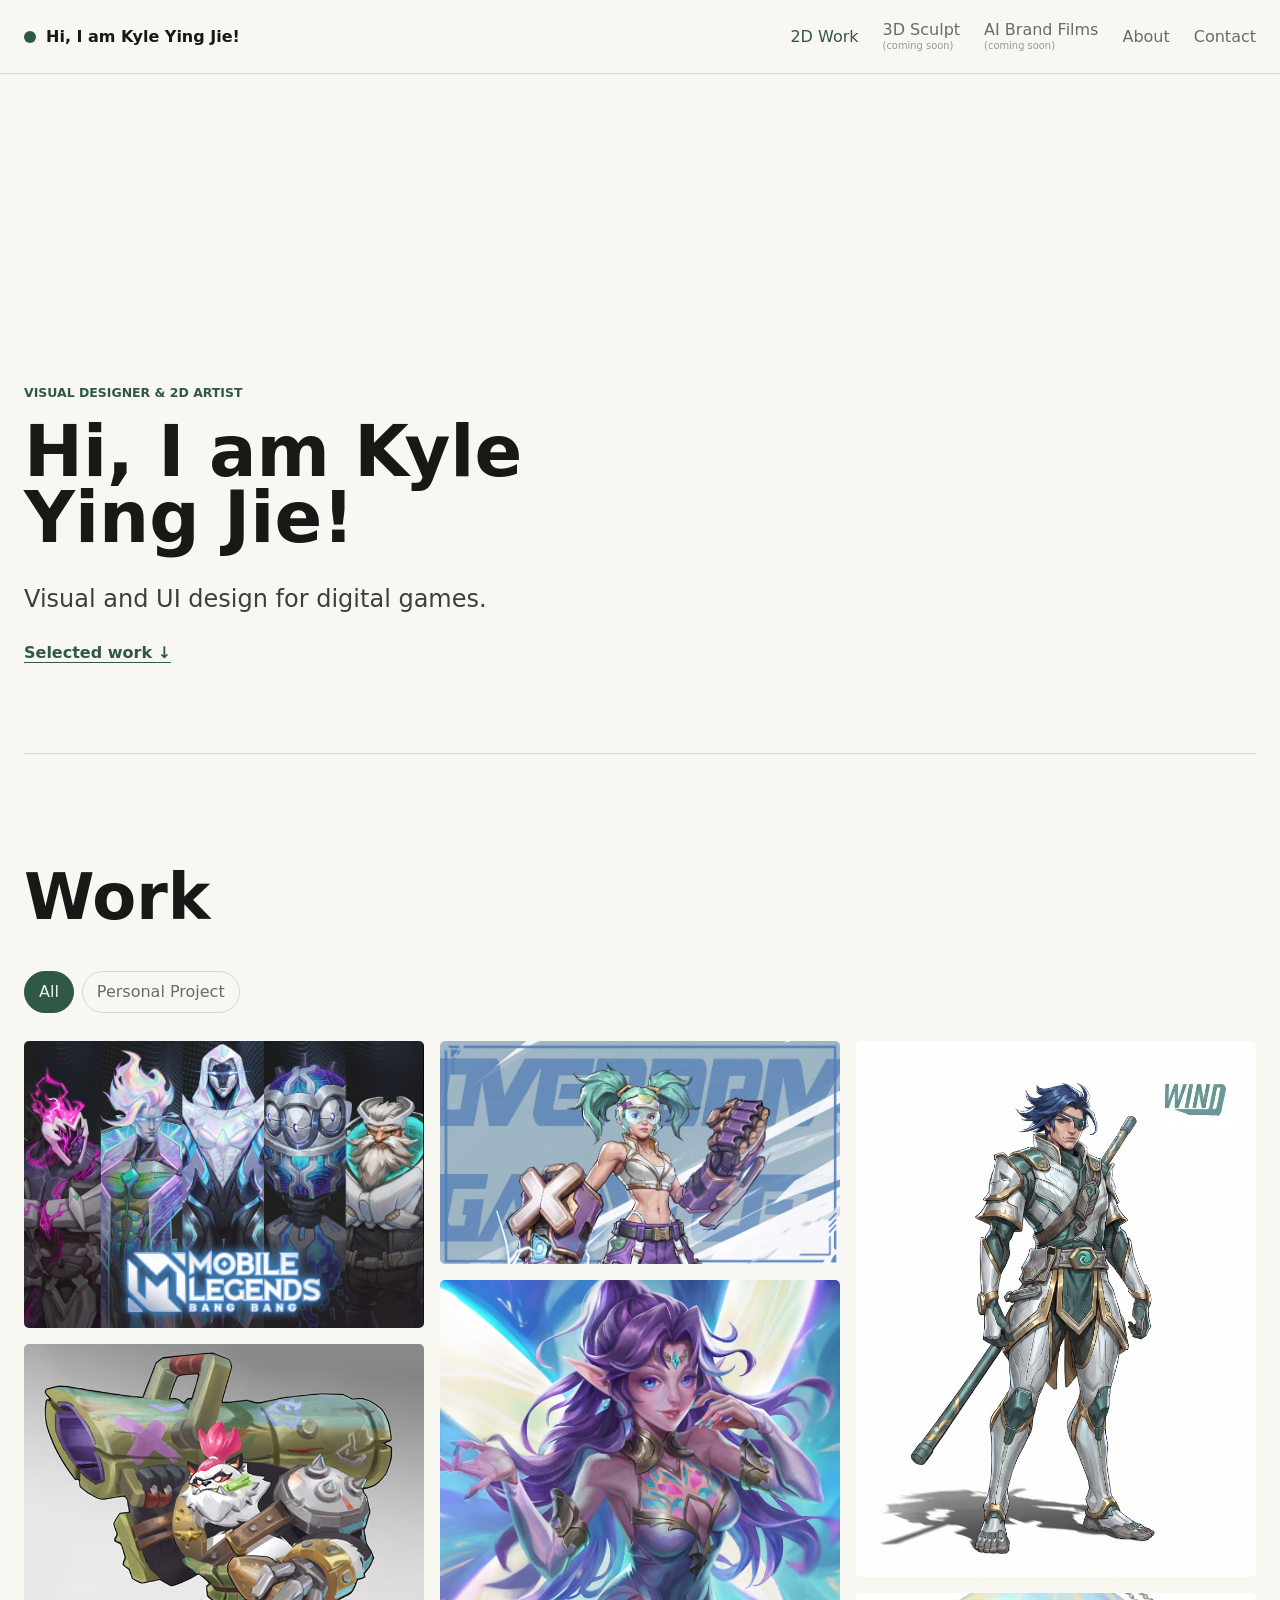
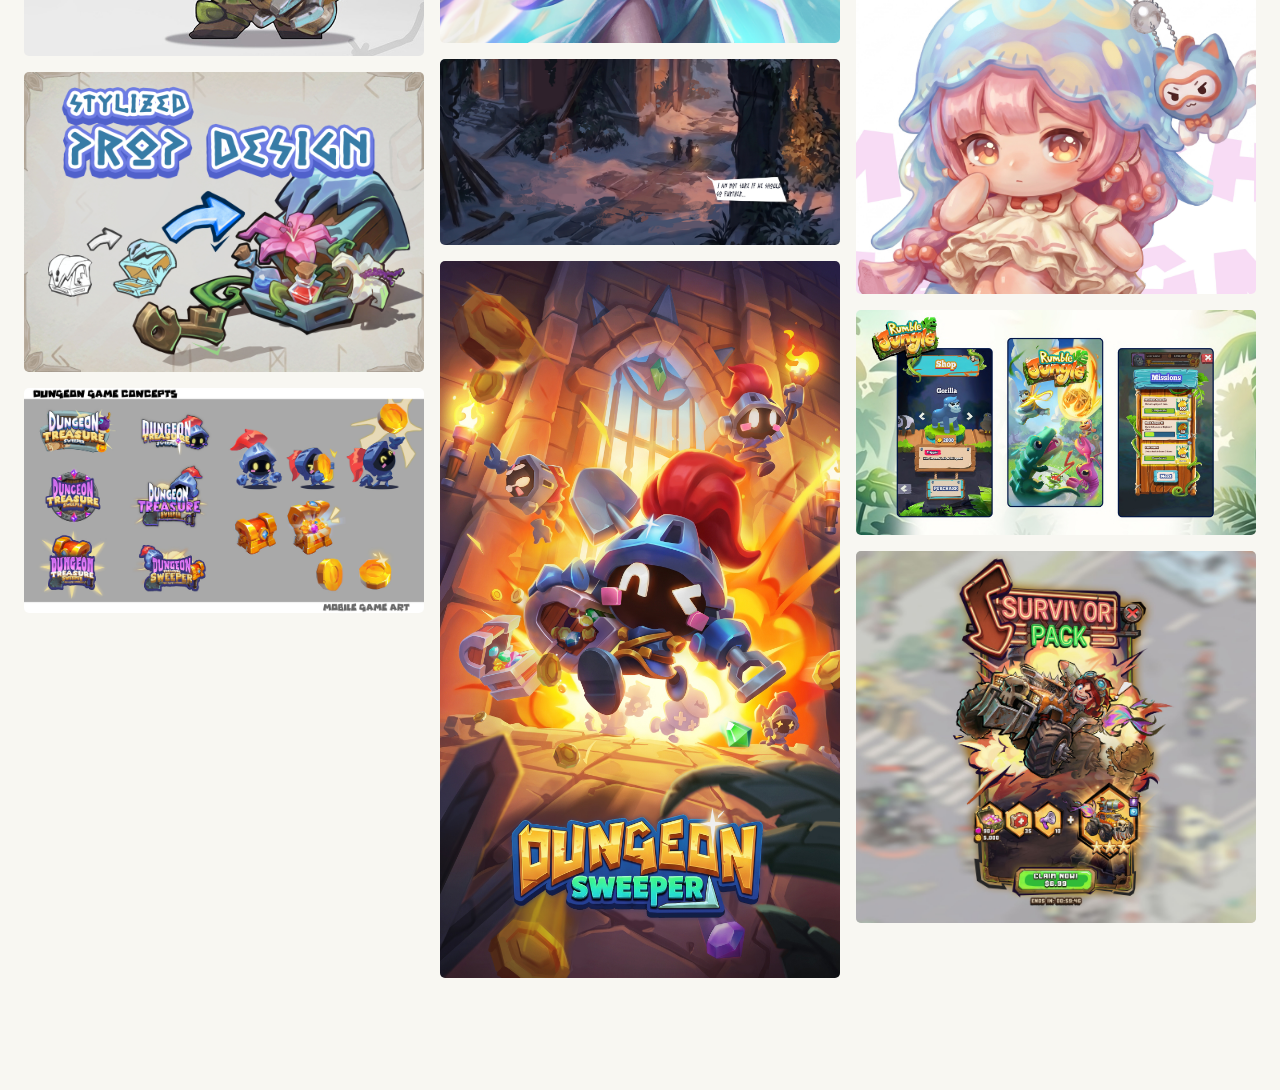
==== commit 51cf5b62: "Update portfolio artwork and project order" ====
--- a/index.html
+++ b/index.html
@@ -282,7 +282,7 @@
     </article>
   </template>
 
-  <script src="site-data.js?v=gauntlet-title-20260828"></script>
+  <script src="site-data.js?v=gauntlet-revisions-20260830"></script>
   <script src="script.js?v=masonry-portfolio-order-20260828e"></script>
 </body>
 </html>
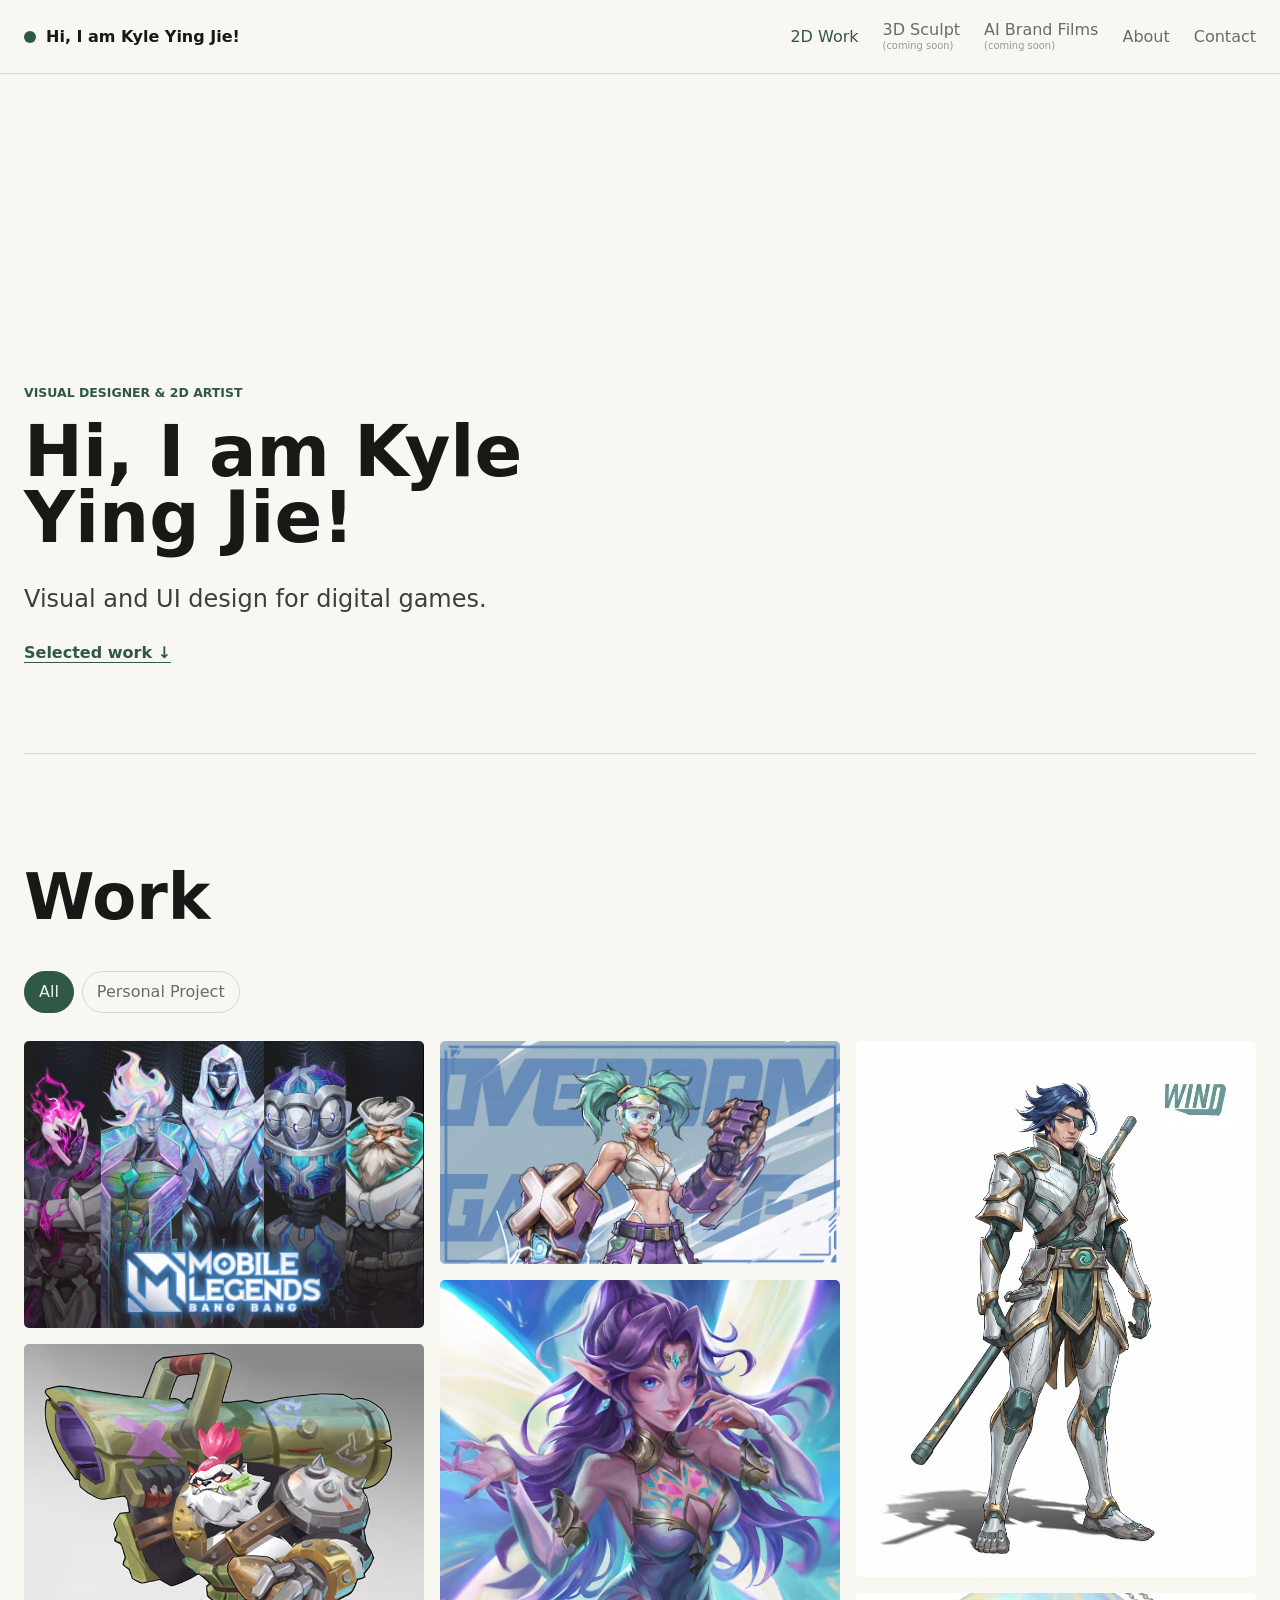
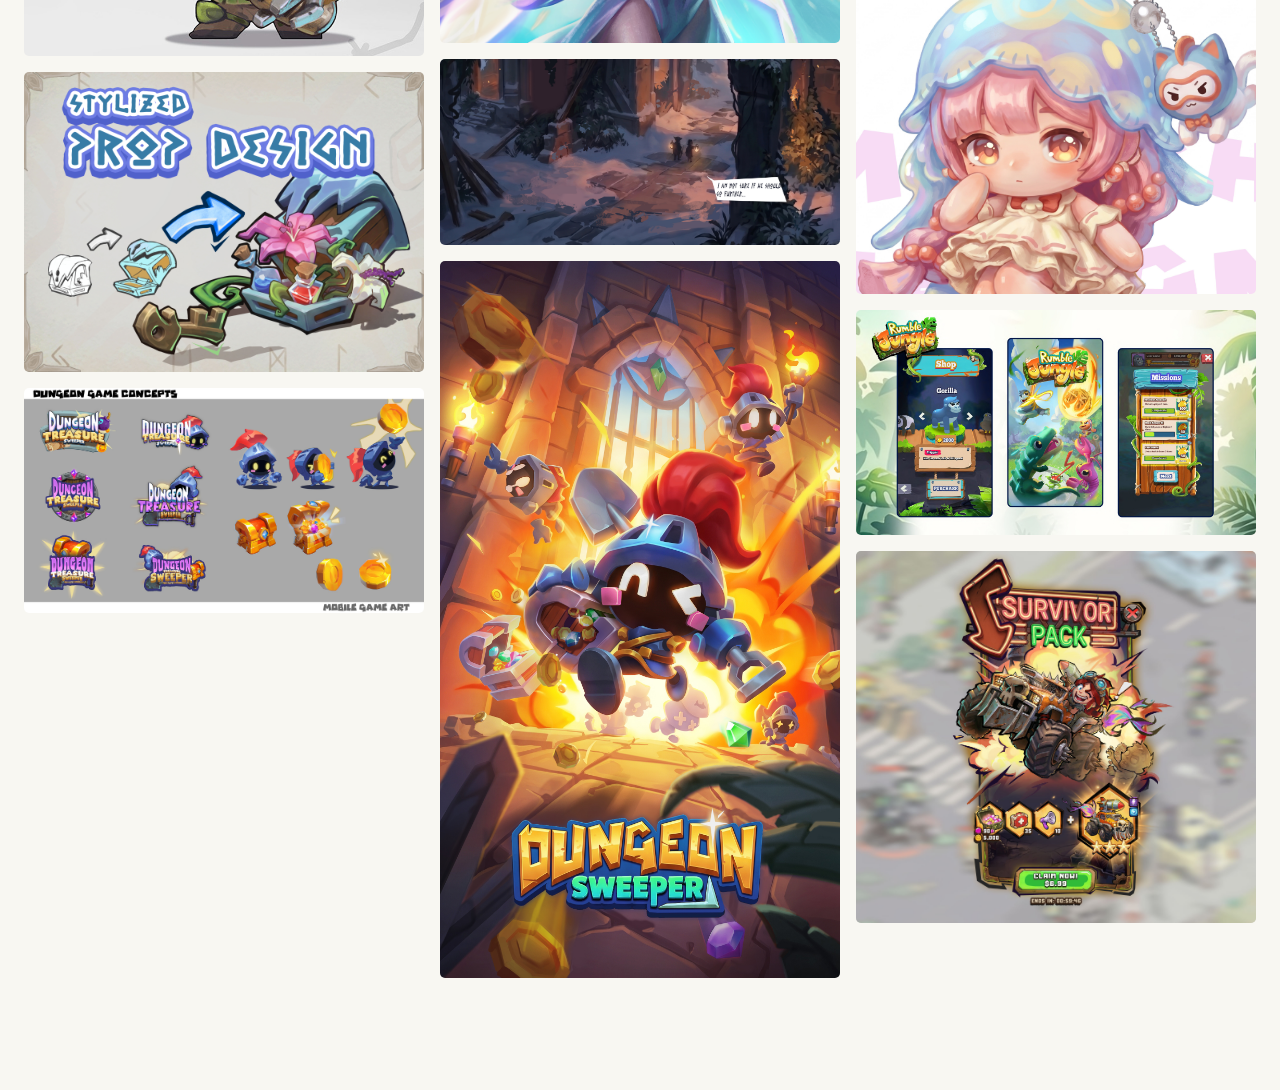
==== commit b0e27a4f: "Update portfolio artwork and project order" ====
--- a/index.html
+++ b/index.html
@@ -282,7 +282,7 @@
     </article>
   </template>
 
-  <script src="site-data.js?v=gauntlet-revisions-20260830"></script>
+  <script src="site-data.js?v=survivor-pack-update-20260830"></script>
   <script src="script.js?v=masonry-portfolio-order-20260828e"></script>
 </body>
 </html>
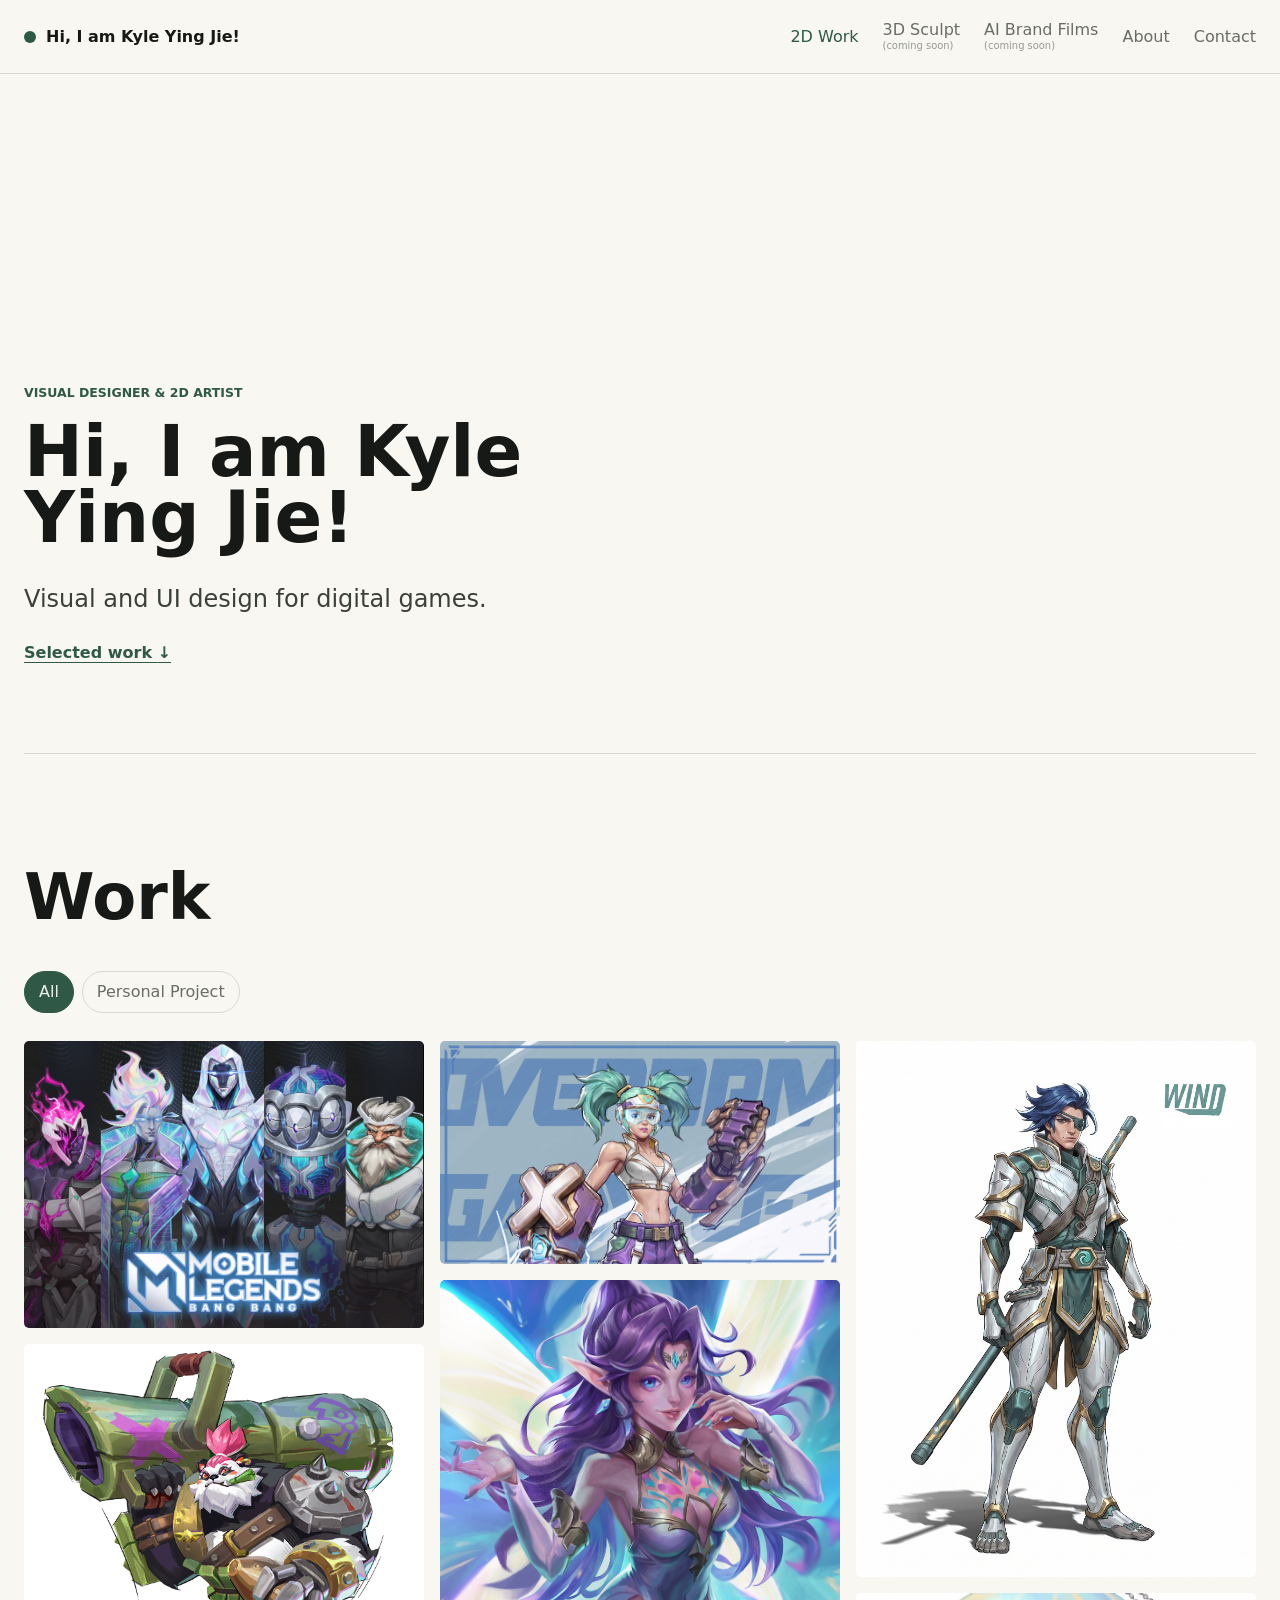
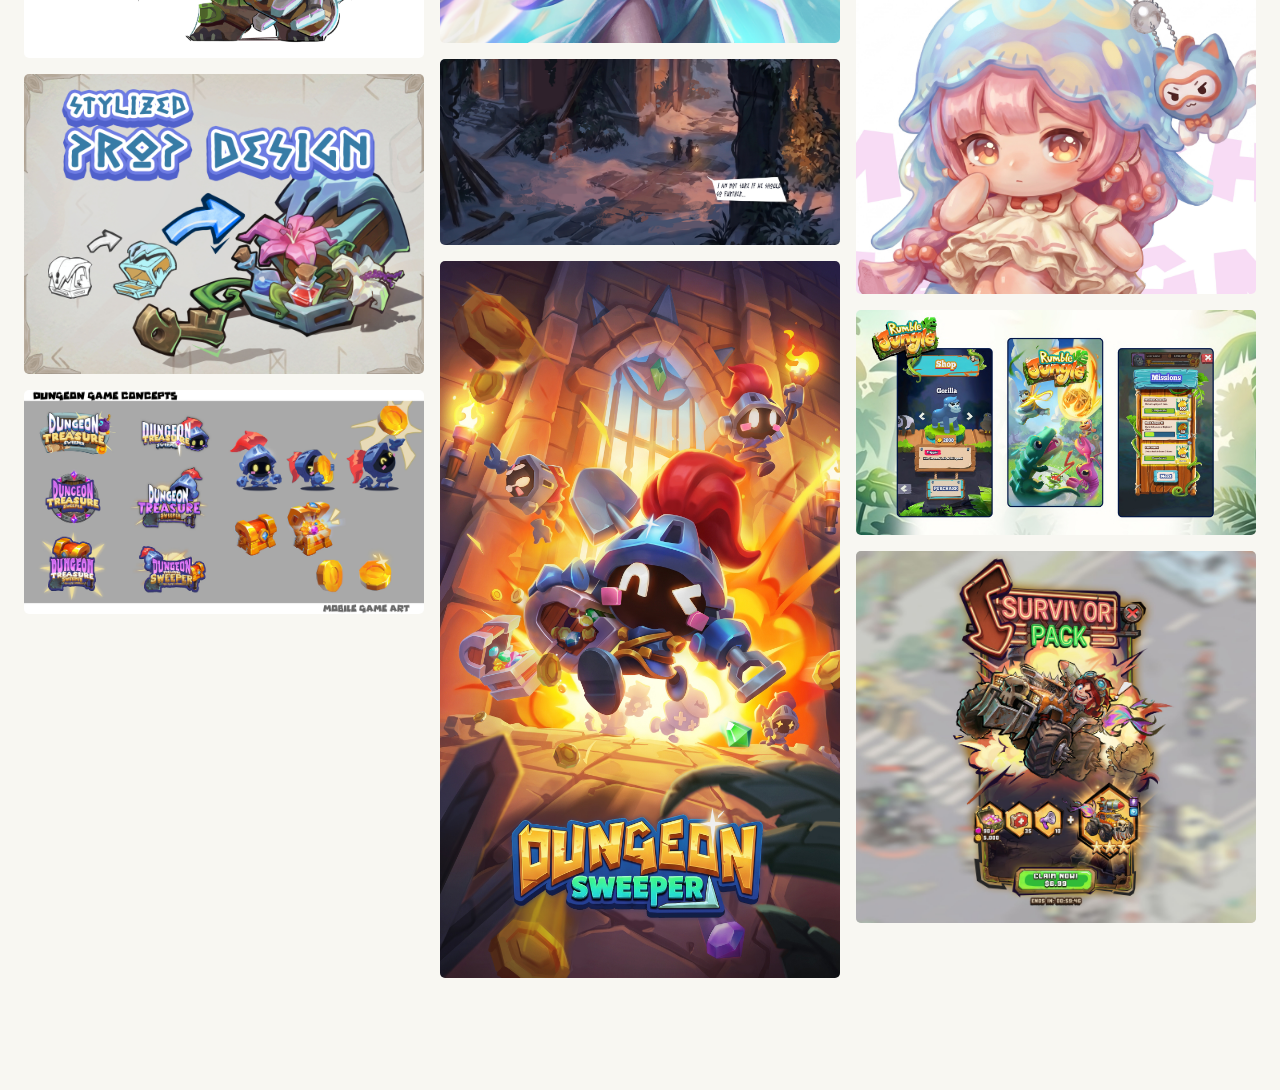
==== commit bd6ca4ce: "Update portfolio artwork and project order" ====
--- a/index.html
+++ b/index.html
@@ -282,7 +282,7 @@
     </article>
   </template>
 
-  <script src="site-data.js?v=survivor-pack-update-20260830"></script>
+  <script src="site-data.js?v=creature-panda-update-20260830"></script>
   <script src="script.js?v=masonry-portfolio-order-20260828e"></script>
 </body>
 </html>
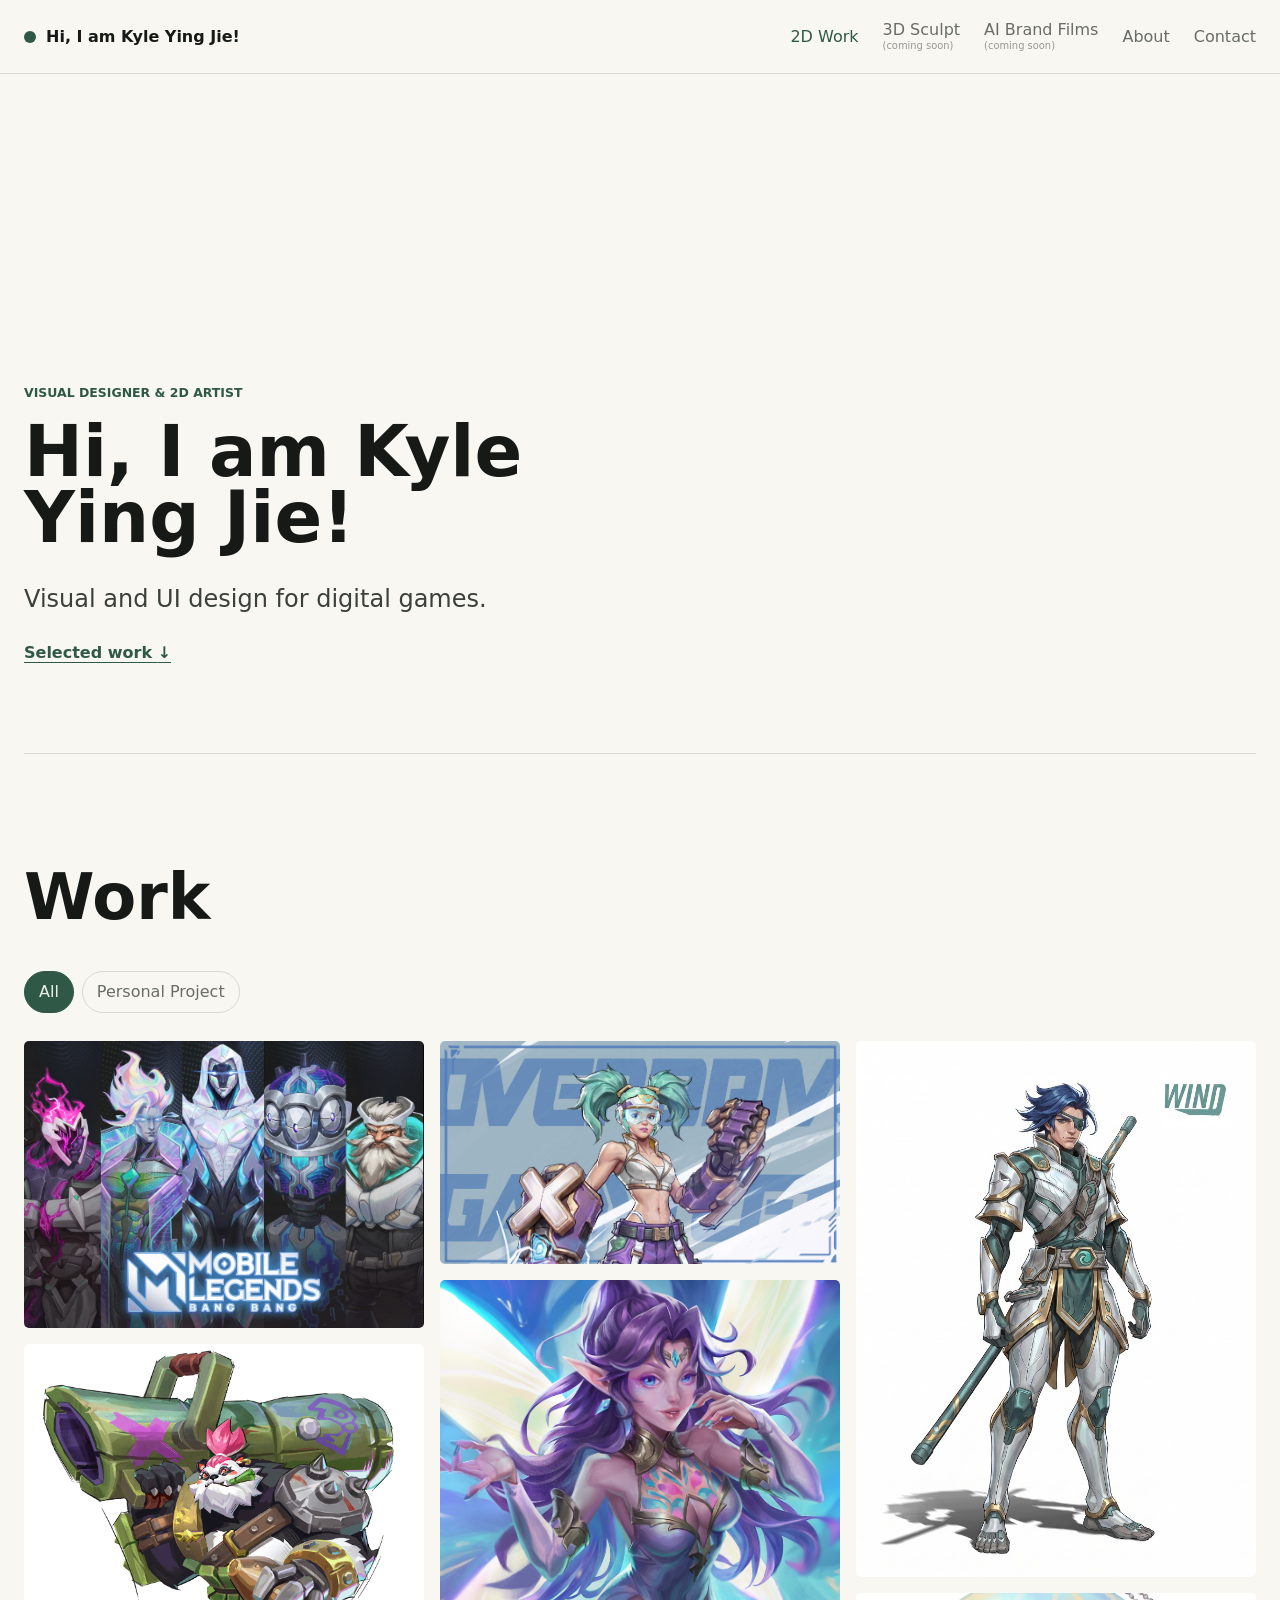
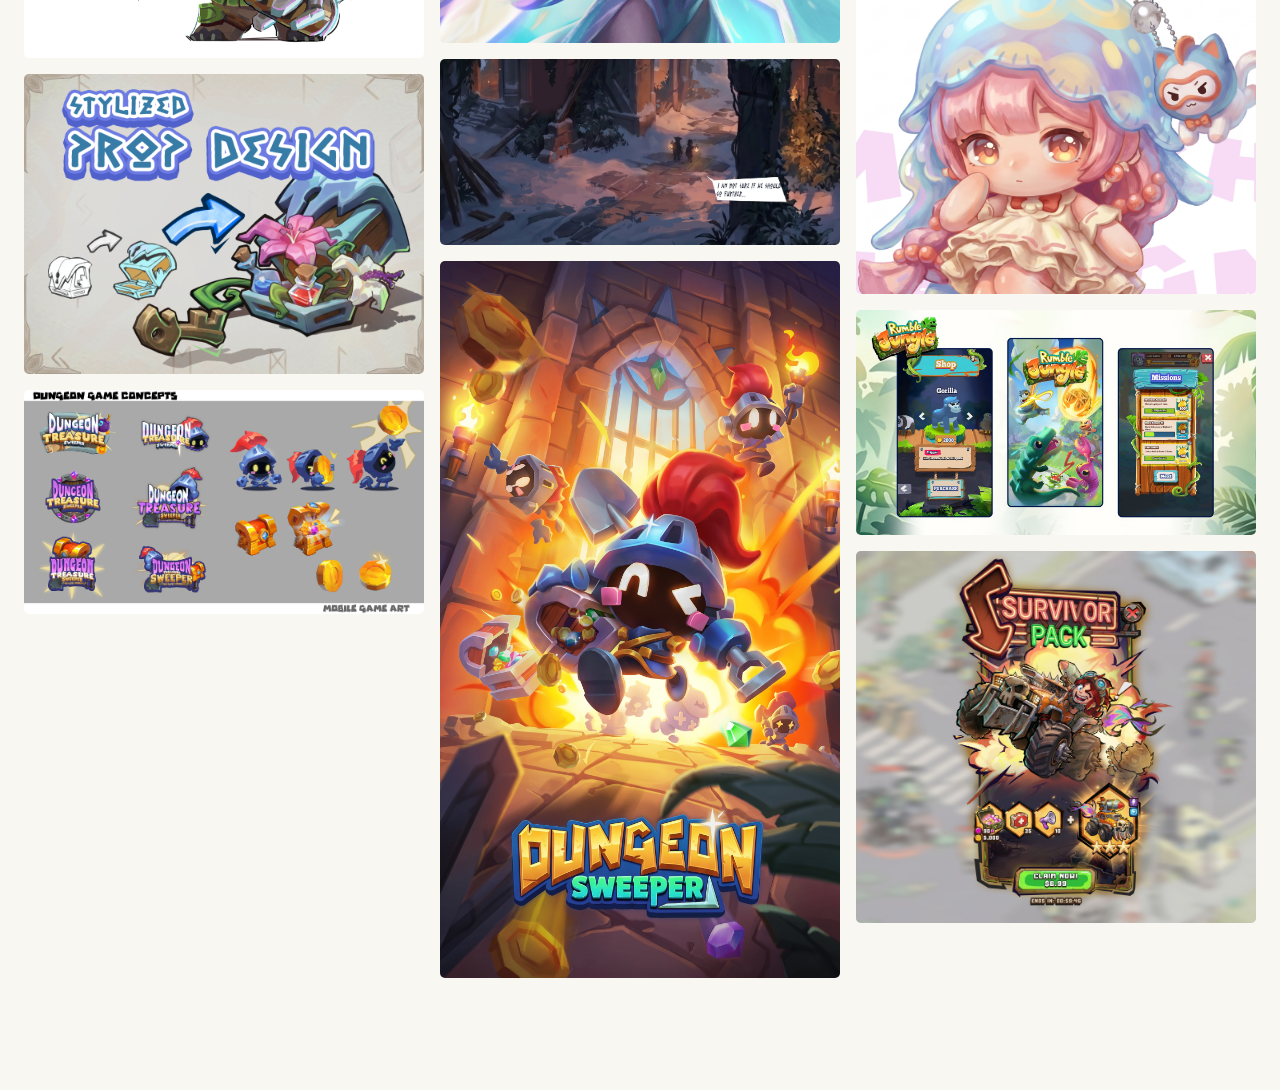
==== commit 3a07f265: "Update portfolio artwork and project order" ====
--- a/index.html
+++ b/index.html
@@ -282,7 +282,7 @@
     </article>
   </template>
 
-  <script src="site-data.js?v=creature-panda-update-20260830"></script>
+  <script src="site-data.js?v=fan-art-cover-update-20260831"></script>
   <script src="script.js?v=masonry-portfolio-order-20260828e"></script>
 </body>
 </html>
